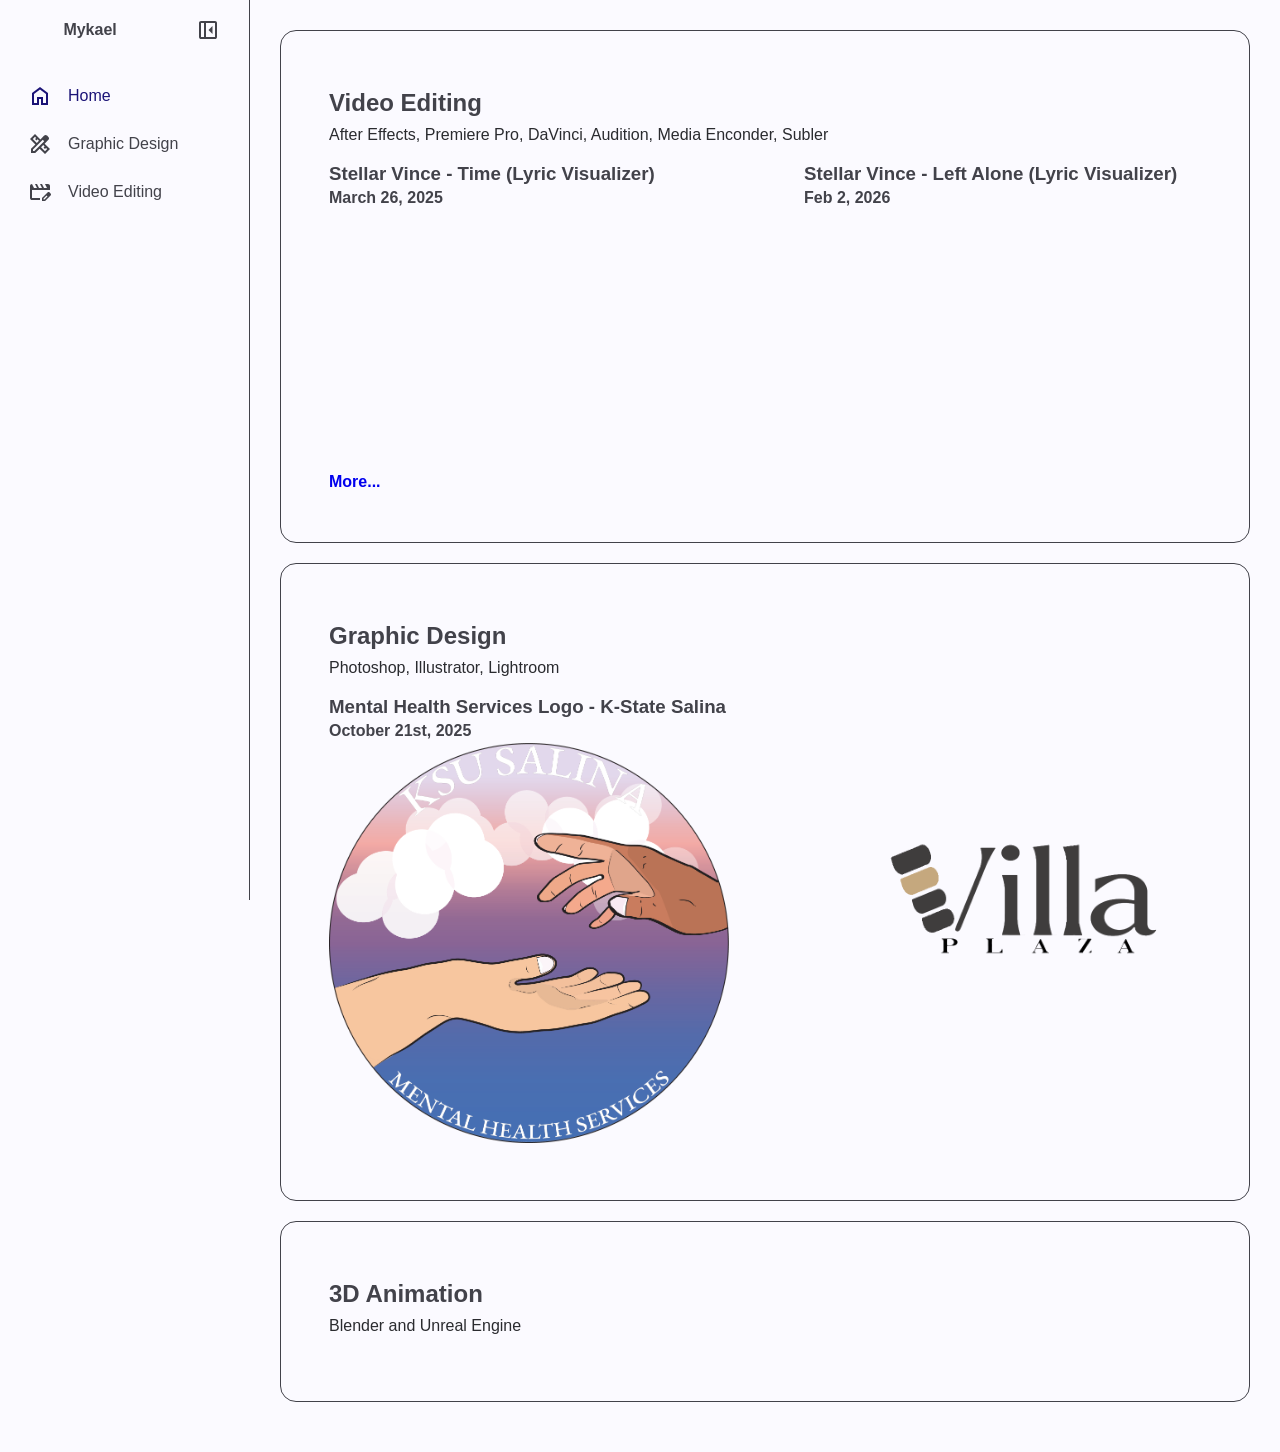
==== index.html @ 51067a8a "more info content" ====
<!DOCTYPE html>
<html lang="en">

<head>
    <meta charset="UTF-8">
    <meta name="viewport" content="width=device-width, initial-scale=1.0">
    <link rel="stylesheet" href="/styles.css">
    <link rel="shortcut icon" href="/MP-favicon.png" type="image/png">
    <script type="text/javascript" src="/app.js" defer></script>
    <script type="text/javascript" src="/active.js" defer></script>
    <link rel="stylesheet"
        href="https://fonts.googleapis.com/css2?family=Material+Symbols+Outlined:opsz,wght,FILL,GRAD@20..48,100..700,0..1,-50..200&icon_names=arrow_back_ios" />
    <title>Mykael - Portfolio</title>
</head>

<body>
    <nav id="sidebar">
        <ul>
            <li class="sidebar-header">
                <span class="logo">Mykael</span>
                <button onclick="toggleSidebar()" id="toggle-btn">
                    <svg xmlns="http://www.w3.org/2000/svg" height="24px" viewBox="0 -960 960 960" width="24px"
                        fill="#e3e3e3">
                        <path
                            d="M660-320v-320L500-480l160 160ZM200-120q-33 0-56.5-23.5T120-200v-560q0-33 23.5-56.5T200-840h560q33 0 56.5 23.5T840-760v560q0 33-23.5 56.5T760-120H200Zm120-80v-560H200v560h120Zm80 0h360v-560H400v560Zm-80 0H200h120Z" />
                    </svg>
                </button>
            </li>
            <li class="active">
                <a href="/index.html" class="nav-link">
                    <svg xmlns="http://www.w3.org/2000/svg" height="24px" viewBox="0 -960 960 960" width="24px"
                        fill="#e3e3e3">
                        <path
                            d="M240-200h120v-240h240v240h120v-360L480-740 240-560v360Zm-80 80v-480l320-240 320 240v480H520v-240h-80v240H160Zm320-350Z" />
                    </svg>
                    <span class="nav-text">Home</span>
                </a>
            </li>
            <li>
                <a href="/graphic-design.html" class="nav-link">
                    <svg xmlns="http://www.w3.org/2000/svg" height="24px" viewBox="0 -960 960 960" width="24px"
                        fill="#e3e3e3">
                        <path
                            d="m352-522 86-87-56-57-44 44-56-56 43-44-45-45-87 87 159 158Zm328 329 87-87-45-45-44 43-56-56 43-44-57-56-86 86 158 159Zm24-567 57 57-57-57ZM290-120H120v-170l175-175L80-680l200-200 216 216 151-152q12-12 27-18t31-6q16 0 31 6t27 18l53 54q12 12 18 27t6 31q0 16-6 30.5T816-647L665-495l215 215L680-80 465-295 290-120Zm-90-80h56l392-391-57-57-391 392v56Zm420-419-29-29 57 57-28-28Z" />
                    </svg>
                    <span class="nav-text">Graphic Design</span>
                </a>
            </li>
            <li>
                <a href="/video-editing.html" class="nav-link">
                    <svg xmlns="http://www.w3.org/2000/svg" height="24px" viewBox="0 -960 960 960" width="24px"
                        fill="#e3e3e3">
                        <path
                            d="M160-240v-320 320Zm0 80q-33 0-56.5-23.5T80-240v-480q0-33 23.5-56.5T160-800l80 160h120l-80-160h80l80 160h120l-80-160h80l80 160h120l-80-160h120q33 0 56.5 23.5T880-720v160H160v320h320v80H160Zm400 40v-123l221-220q9-9 20-13t22-4q12 0 23 4.5t20 13.5l37 37q8 9 12.5 20t4.5 22q0 11-4 22.5T903-340L683-120H560Zm300-263-37-37 37 37ZM620-180h38l121-122-18-19-19-18-122 121v38Zm141-141-19-18 37 37-18-19Z" />
                    </svg>
                    <span class="nav-text">Video Editing</span>
                </a>
            </li>
        </ul>
    </nav>
    <main>
        <!-- video editing showcases-->
        <div class="container">
            <h2>Video Editing</h2>
            <p>After Effects, Premiere Pro, DaVinci, Audition, Media Enconder, Subler</p>
            <div class="box">
                <div class="item1">
                    <h3>Stellar Vince - Time (Lyric Visualizer)</h3>
                    <h4>March 26, 2025</h4>
                    <iframe width="450" height="253" src="https://www.youtube.com/embed/uHXs-Uk-sbA?si=kXRAIIt1V4Ofiy28"
                        encrypted-media; referrerpolicy="strict-origin-when-cross-origin" allowfullscreen
                        frameborder="0"></iframe>
                </div>
                <div class="item2">
                    <h3>Stellar Vince - Left Alone (Lyric Visualizer)</h3>
                    <h4>Feb 2, 2026</h4>
                    <iframe width="450" height="253" src="https://www.youtube.com/embed/5aSFKp0b9I0?si=o6M2f0xIQoFNRV3Y"
                        encrypted-media; referrerpolicy="strict-origin-when-cross-origin" allowfullscreen
                        frameborder="0"></iframe>
                </div>
            </div>
            <h4><a href="/video-editing.html">More...</a></h4>
        </div>
        <!-- graphic design showcases-->
        <div class="container">
            <h2>Graphic Design</h2>
            <p>Photoshop, Illustrator, Lightroom</p>
            <div class="box">
                <div class="item1">
                    <h3>Mental Health Services Logo - K-State Salina</h3>
                    <h4>October 21st, 2025</h4>
                    <img width="400" height="400" src="/MHS logo - Alec Mendoza.png" alt="MHS Logo">
                </div>
                <div class="item2">
                    <h3></h3>
                    <h4></h4>
                    <img width="450" src="/villa-final.png" alt="Villa Plaza logo">
                </div>
            </div>
        </div>
        <!-- 3D animation showcases-->
        <div class="container">
            <h2>3D Animation</h2>
            <p>Blender and Unreal Engine</p>
        </div>
    </main>
</body>

</html>
---- styles.css ----
@import url('https://fonts.googleapis.com/css2?family=Cormorant+Garamond:ital,wght@0,300..700;1,300..700&display=swap');

:root{
    --base-clr: #fbfaff;
    --line-clr: #42424a;
    --hover-clr: #b2ceda;
    --text-clr: #42424a;
    --accent-clr: hsl(245, 73%, 27%);
    --secondary-clr: #2a2b2f;
}

*{
    margin: 0;
    padding: 0;
}
html {
    font-family: 'Gill Sans', 'Gill Sans MT', Calibri, 'Trebuchet MS', sans-serif;
    line-height: 1.5rem;
}

body{
    min-height: 100vh;
    min-height: 100dvh;
    background-color: var(--base-clr);
    color: var(--text-clr);
    display: grid;
    grid-template-columns: auto 1fr;
}

#sidebar{
    box-sizing: border-box;
    height: 100vh;
    width: 250px;
    padding: 5px 1em;
    background-color: var(--base-clr);
    border-right: 1px solid var(--line-clr);

    position: sticky;
    top: 0;
    align-self: start;
    transition: 300ms ease-in-out;
    overflow: hidden;
    text-wrap: nowrap;
}
#sidebar.close{
    padding: 5px;
    width: 60px;
}
#sidebar ul{
    list-style: none;
}
.sidebar-header {
    display: flex;
    justify-content: space-between;
    align-items: center;
    margin-bottom: 16px;
}
.logo {
    font-weight: 600;
    transition: opacity 300ms ease-in-out;
}
#sidebar > ul > li:first-child {
    display: flex;
    justify-content: flex-end;
    margin-bottom: 16px;

    .logo {
        font-weight: 600;
    }
}

#sidebar ul li.active{
    color: var(--accent-clr);

    svg {
        fill: var(--accent-clr);
    }
}
#sidebar.close .logo {
    opacity: 0;
}
#sidebar ul li.active {
    color: var(--accent-clr);
}
#sidebar ul li.active svg {
    fill: var(--accent-clr);
}
#sidebar .logo{
    margin-right: 3.85em;
    border-radius: .5em;
    padding: .25em;
    text-decoration: none;
    color: var(--text-clr);
    display: flex;
    align-items: center;
    gap: 1em;
}

#sidebar svg{
    flex-shrink: 0;
    fill: var(--text-clr);
}
#sidebar a:hover{
    background-color: var(--hover-clr);
}
.nav-link {
    border-radius: .5em;
    padding: .75em;
    text-decoration: none;
    color: inherit;
    display: flex;
    align-items: center;
    gap: 1em;
    transition: background-color 150ms ease;
}
.nav-link:hover {
    background-color: var(--hover-clr);
}
.nav-text {
    transition: opacity 300ms ease-in-out;
}
#sidebar.close .nav-text {
    opacity: 0;
    width: 0;
    overflow: hidden;
}
#toggle-btn{
    padding: 1em;
    border: none;
    border-radius: .5em;
    background: none;
    cursor: pointer;
    display: flex;
    align-items: center;
    justify-content: center;

    svg{
        transition: rotate 150ms ease-in-out;
    }
}
#toggle-btn:hover{
    background-color: var(--hover-clr);
}
.rotate svg:last-child{
    rotate: 180deg;
}
main{
    padding: min(30px, 7%);
}

main p{
    color: var(--secondary-clr);
    margin-top: 5px;
    margin-bottom: 15px;
}

.container{
    border: 1px solid var(--line-clr);
    border-radius: 1em;
    margin-bottom: 20px;
    padding: min(3em, 15%);

    h2,
    p {
        margin-top: .5em;
    }
}
.box {
    width: 950px;
    display: flex;
}
.item1 {
    flex: 1 1 475px;
}
.item2 {
    flex: 1 1 475px;
}
a {
    text-decoration: none;
}
a:hover {
    color:cadetblue;
}
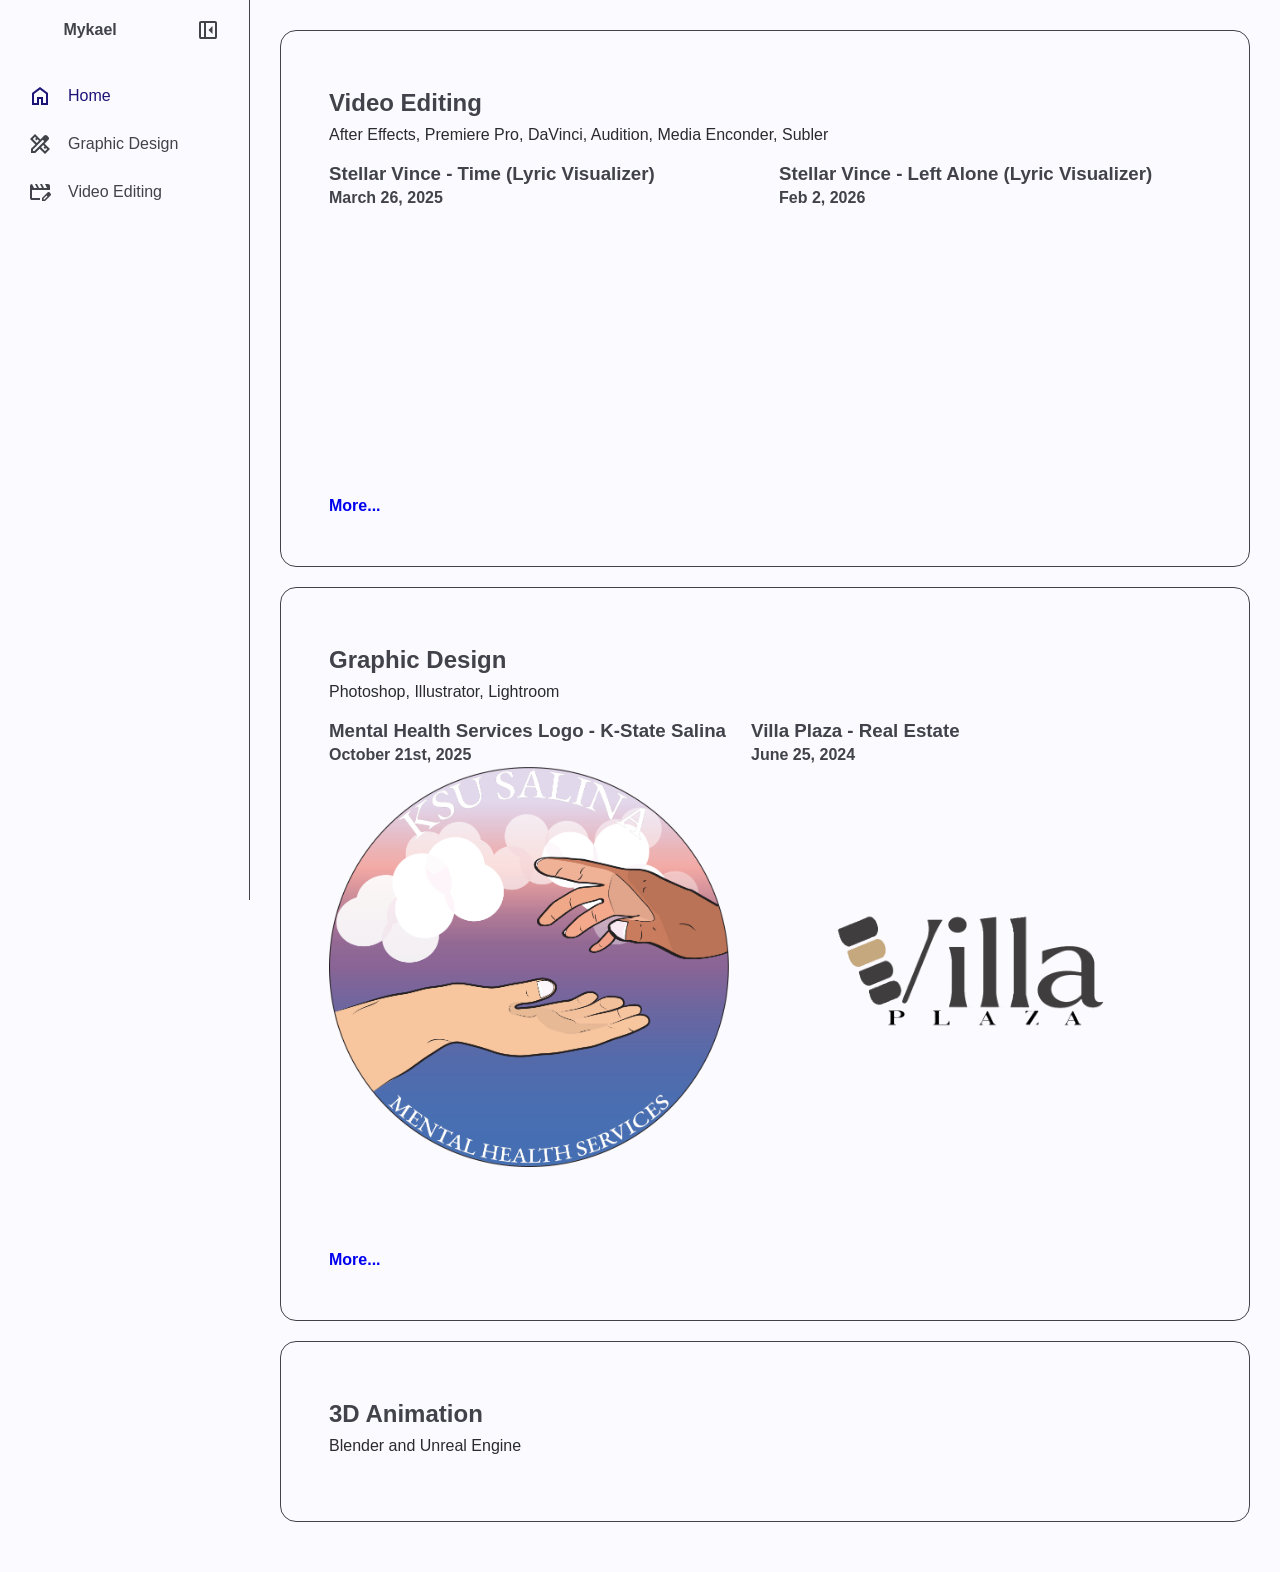
==== commit 86c6d238: "More work inclusions and coment for mail" ====
--- a/index.html
+++ b/index.html
@@ -57,6 +57,28 @@
                 </a>
             </li>
         </ul>
+        <p>
+            <!-- <a href="mailto:mendozaalec7@gmail.com" target="_blank" rel="noopener noreferrer">
+                <svg height="24px" version="1.1" id="_x32_"
+                    xmlns="http://www.w3.org/2000/svg" xmlns:xlink="http://www.w3.org/1999/xlink"
+                    viewBox="-5.12 -5.12 522.24 522.24" xml:space="preserve" fill="#000000">
+                    <g id="SVGRepo_bgCarrier" stroke-width="0"></g>
+                    <g id="SVGRepo_tracerCarrier" stroke-linecap="round" stroke-linejoin="round"></g>
+                    <g id="SVGRepo_iconCarrier">
+                        <style type="text/css">
+                            .st0 {
+                                fill: #05114d;
+                            }
+                        </style>
+                        <g>
+                            <path class="st0"
+                                d="M510.746,110.361c-2.128-10.754-6.926-20.918-13.926-29.463c-1.422-1.794-2.909-3.39-4.535-5.009 c-12.454-12.52-29.778-19.701-47.531-19.701H67.244c-17.951,0-34.834,7-47.539,19.708c-1.608,1.604-3.099,3.216-4.575,5.067 c-6.97,8.509-11.747,18.659-13.824,29.428C0.438,114.62,0,119.002,0,123.435v265.137c0,9.224,1.874,18.206,5.589,26.745 c3.215,7.583,8.093,14.772,14.112,20.788c1.516,1.509,3.022,2.901,4.63,4.258c12.034,9.966,27.272,15.45,42.913,15.45h377.51 c15.742,0,30.965-5.505,42.967-15.56c1.604-1.298,3.091-2.661,4.578-4.148c5.818-5.812,10.442-12.49,13.766-19.854l0.438-1.05 c3.646-8.377,5.497-17.33,5.497-26.628V123.435C512,119.06,511.578,114.649,510.746,110.361z M34.823,99.104 c0.951-1.392,2.165-2.821,3.714-4.382c7.689-7.685,17.886-11.914,28.706-11.914h377.51c10.915,0,21.115,4.236,28.719,11.929 c1.313,1.327,2.567,2.8,3.661,4.272l2.887,3.88l-201.5,175.616c-6.212,5.446-14.21,8.443-22.523,8.443 c-8.231,0-16.222-2.99-22.508-8.436L32.19,102.939L34.823,99.104z M26.755,390.913c-0.109-0.722-0.134-1.524-0.134-2.341V128.925 l156.37,136.411L28.199,400.297L26.755,390.913z M464.899,423.84c-6.052,3.492-13.022,5.344-20.145,5.344H67.244 c-7.127,0-14.094-1.852-20.142-5.344l-6.328-3.668l159.936-139.379l17.528,15.246c10.514,9.128,23.922,14.16,37.761,14.16 c13.89,0,27.32-5.032,37.827-14.16l17.521-15.253L471.228,420.18L464.899,423.84z M485.372,388.572 c0,0.803-0.015,1.597-0.116,2.304l-1.386,9.472L329.012,265.409l156.36-136.418V388.572z">
+                            </path>
+                        </g>
+                    </g>
+                </svg>
+            </a> -->
+        </p>
     </nav>
     <main>
         <!-- video editing showcases-->
@@ -79,6 +101,7 @@
                         frameborder="0"></iframe>
                 </div>
             </div>
+            <br>
             <h4><a href="/video-editing.html">More...</a></h4>
         </div>
         <!-- graphic design showcases-->
@@ -92,11 +115,13 @@
                     <img width="400" height="400" src="/MHS logo - Alec Mendoza.png" alt="MHS Logo">
                 </div>
                 <div class="item2">
-                    <h3></h3>
-                    <h4></h4>
+                    <h3>Villa Plaza - Real Estate</h3>
+                    <h4>June 25, 2024</h4>
                     <img width="450" src="/villa-final.png" alt="Villa Plaza logo">
                 </div>
             </div>
+            <br>
+            <h4><a href="/graphic-design.html">More...</a></h4>
         </div>
         <!-- 3D animation showcases-->
         <div class="container">
--- a/styles.css
+++ b/styles.css
@@ -166,7 +166,7 @@
     }
 }
 .box {
-    width: 950px;
+    width: 950px auto;
     display: flex;
 }
 .item1 {
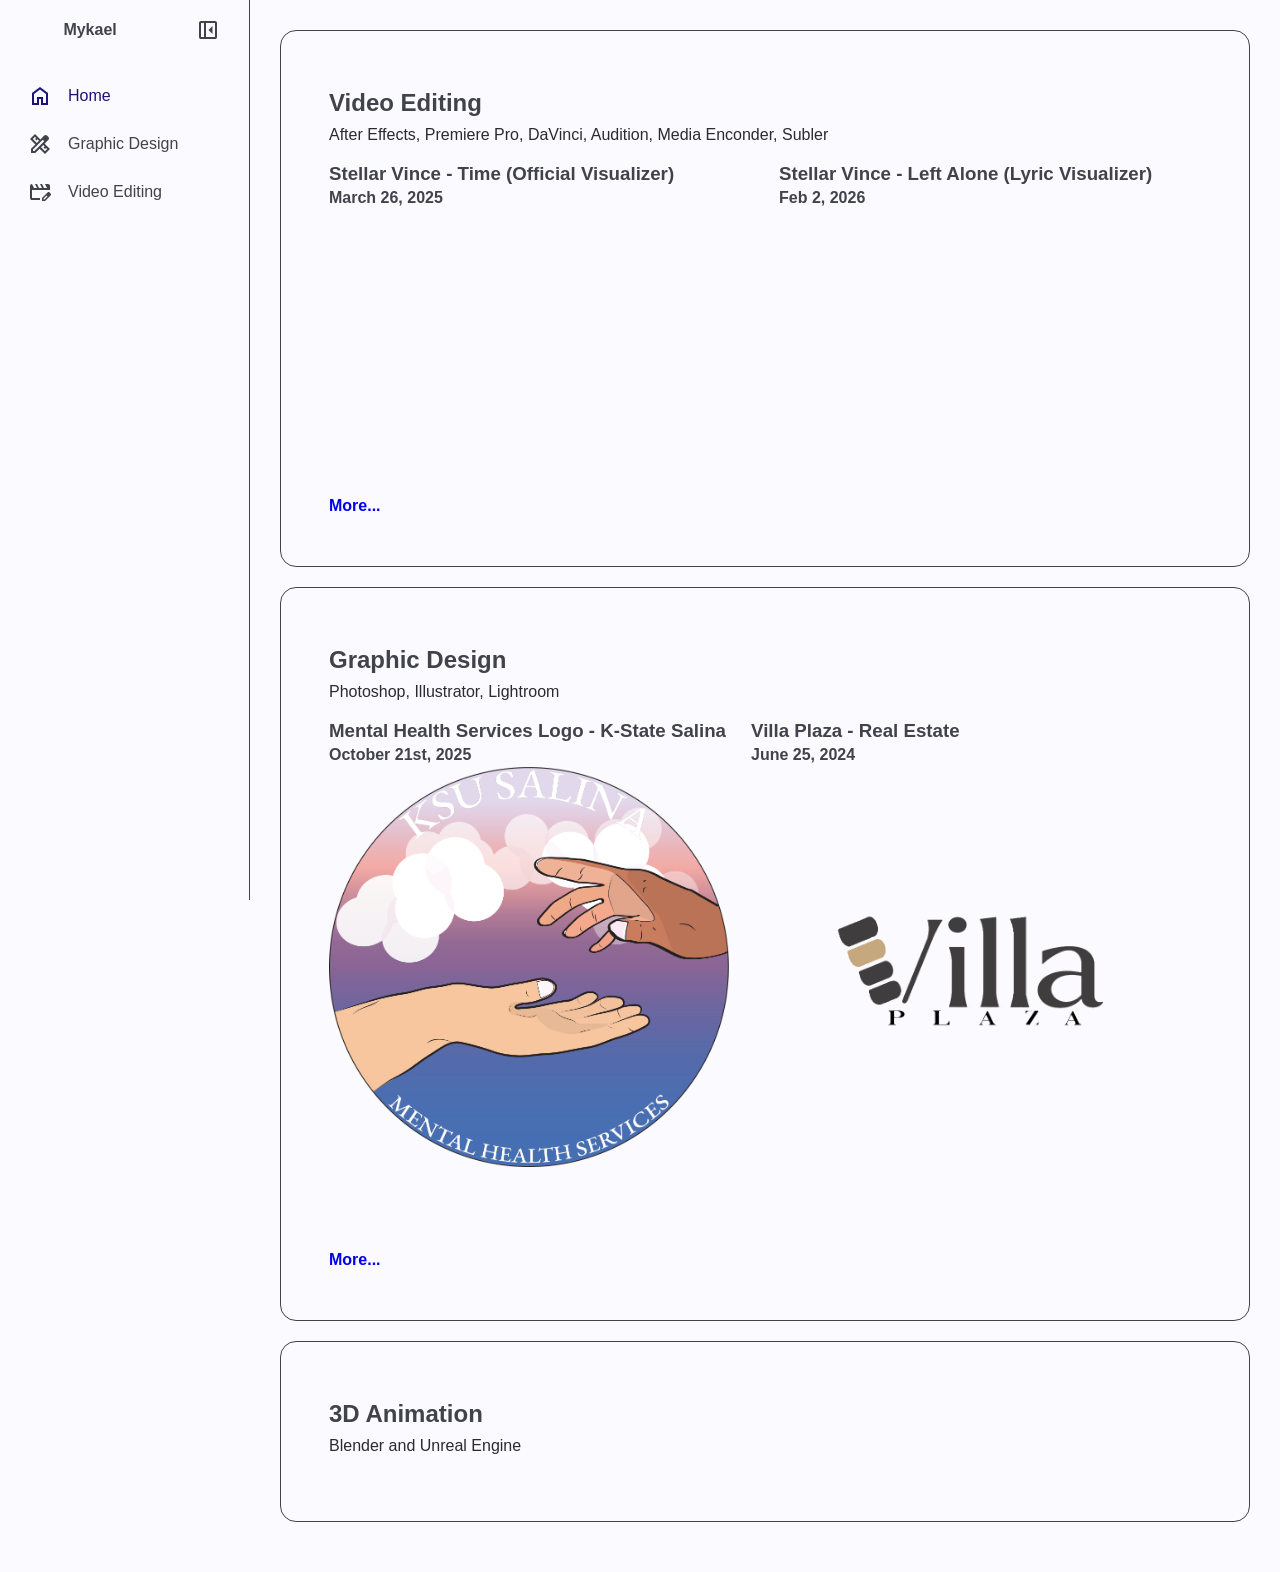
==== commit 3314e03e: "Video editing content" ====
--- a/index.html
+++ b/index.html
@@ -87,16 +87,16 @@
             <p>After Effects, Premiere Pro, DaVinci, Audition, Media Enconder, Subler</p>
             <div class="box">
                 <div class="item1">
-                    <h3>Stellar Vince - Time (Lyric Visualizer)</h3>
+                    <h3>Stellar Vince - Time (Official Visualizer)</h3>
                     <h4>March 26, 2025</h4>
-                    <iframe width="450" height="253" src="https://www.youtube.com/embed/uHXs-Uk-sbA?si=kXRAIIt1V4Ofiy28"
+                    <iframe width="450" height="253" src="https://www.youtube.com/embed/Kwo3r0bFQ_w?si=6s6477dqEXSsEpoP"
                         encrypted-media; referrerpolicy="strict-origin-when-cross-origin" allowfullscreen
                         frameborder="0"></iframe>
                 </div>
                 <div class="item2">
                     <h3>Stellar Vince - Left Alone (Lyric Visualizer)</h3>
                     <h4>Feb 2, 2026</h4>
-                    <iframe width="450" height="253" src="https://www.youtube.com/embed/5aSFKp0b9I0?si=o6M2f0xIQoFNRV3Y"
+                    <iframe width="450" height="253" src="https://www.youtube.com/embed/FBtAvBliSg0?si=VmK73t-xPkjU5fjy"
                         encrypted-media; referrerpolicy="strict-origin-when-cross-origin" allowfullscreen
                         frameborder="0"></iframe>
                 </div>
--- a/styles.css
+++ b/styles.css
@@ -1,24 +1,25 @@
 @import url('https://fonts.googleapis.com/css2?family=Cormorant+Garamond:ital,wght@0,300..700;1,300..700&display=swap');
 
-:root{
+:root {
     --base-clr: #fbfaff;
     --line-clr: #42424a;
-    --hover-clr: #b2ceda;
+    --hover-clr: #daeaf2;
     --text-clr: #42424a;
     --accent-clr: hsl(245, 73%, 27%);
     --secondary-clr: #2a2b2f;
 }
 
-*{
+* {
     margin: 0;
     padding: 0;
 }
+
 html {
     font-family: 'Gill Sans', 'Gill Sans MT', Calibri, 'Trebuchet MS', sans-serif;
     line-height: 1.5rem;
 }
 
-body{
+body {
     min-height: 100vh;
     min-height: 100dvh;
     background-color: var(--base-clr);
@@ -27,7 +28,7 @@
     grid-template-columns: auto 1fr;
 }
 
-#sidebar{
+#sidebar {
     box-sizing: border-box;
     height: 100vh;
     width: 250px;
@@ -42,24 +43,29 @@
     overflow: hidden;
     text-wrap: nowrap;
 }
-#sidebar.close{
+
+#sidebar.close {
     padding: 5px;
     width: 60px;
 }
-#sidebar ul{
+
+#sidebar ul {
     list-style: none;
 }
+
 .sidebar-header {
     display: flex;
     justify-content: space-between;
     align-items: center;
     margin-bottom: 16px;
 }
+
 .logo {
     font-weight: 600;
     transition: opacity 300ms ease-in-out;
 }
-#sidebar > ul > li:first-child {
+
+#sidebar>ul>li:first-child {
     display: flex;
     justify-content: flex-end;
     margin-bottom: 16px;
@@ -69,23 +75,27 @@
     }
 }
 
-#sidebar ul li.active{
+#sidebar ul li.active {
     color: var(--accent-clr);
 
     svg {
         fill: var(--accent-clr);
     }
 }
+
 #sidebar.close .logo {
     opacity: 0;
 }
+
 #sidebar ul li.active {
     color: var(--accent-clr);
 }
+
 #sidebar ul li.active svg {
     fill: var(--accent-clr);
 }
-#sidebar .logo{
+
+#sidebar .logo {
     margin-right: 3.85em;
     border-radius: .5em;
     padding: .25em;
@@ -96,13 +106,15 @@
     gap: 1em;
 }
 
-#sidebar svg{
+#sidebar svg {
     flex-shrink: 0;
     fill: var(--text-clr);
 }
-#sidebar a:hover{
+
+#sidebar a:hover {
     background-color: var(--hover-clr);
 }
+
 .nav-link {
     border-radius: .5em;
     padding: .75em;
@@ -113,18 +125,22 @@
     gap: 1em;
     transition: background-color 150ms ease;
 }
+
 .nav-link:hover {
     background-color: var(--hover-clr);
 }
+
 .nav-text {
     transition: opacity 300ms ease-in-out;
 }
+
 #sidebar.close .nav-text {
     opacity: 0;
     width: 0;
     overflow: hidden;
 }
-#toggle-btn{
+
+#toggle-btn {
     padding: 1em;
     border: none;
     border-radius: .5em;
@@ -134,27 +150,30 @@
     align-items: center;
     justify-content: center;
 
-    svg{
+    svg {
         transition: rotate 150ms ease-in-out;
     }
 }
-#toggle-btn:hover{
+
+#toggle-btn:hover {
     background-color: var(--hover-clr);
 }
-.rotate svg:last-child{
+
+.rotate svg:last-child {
     rotate: 180deg;
 }
-main{
+
+main {
     padding: min(30px, 7%);
 }
 
-main p{
+main p {
     color: var(--secondary-clr);
     margin-top: 5px;
     margin-bottom: 15px;
 }
 
-.container{
+.container {
     border: 1px solid var(--line-clr);
     border-radius: 1em;
     margin-bottom: 20px;
@@ -165,19 +184,28 @@
         margin-top: .5em;
     }
 }
+
+.video {
+    margin: 1em 0;
+}
+
 .box {
     width: 950px auto;
     display: flex;
 }
+
 .item1 {
     flex: 1 1 475px;
 }
+
 .item2 {
     flex: 1 1 475px;
 }
+
 a {
     text-decoration: none;
 }
+
 a:hover {
-    color:cadetblue;
+    color: cadetblue;
 }
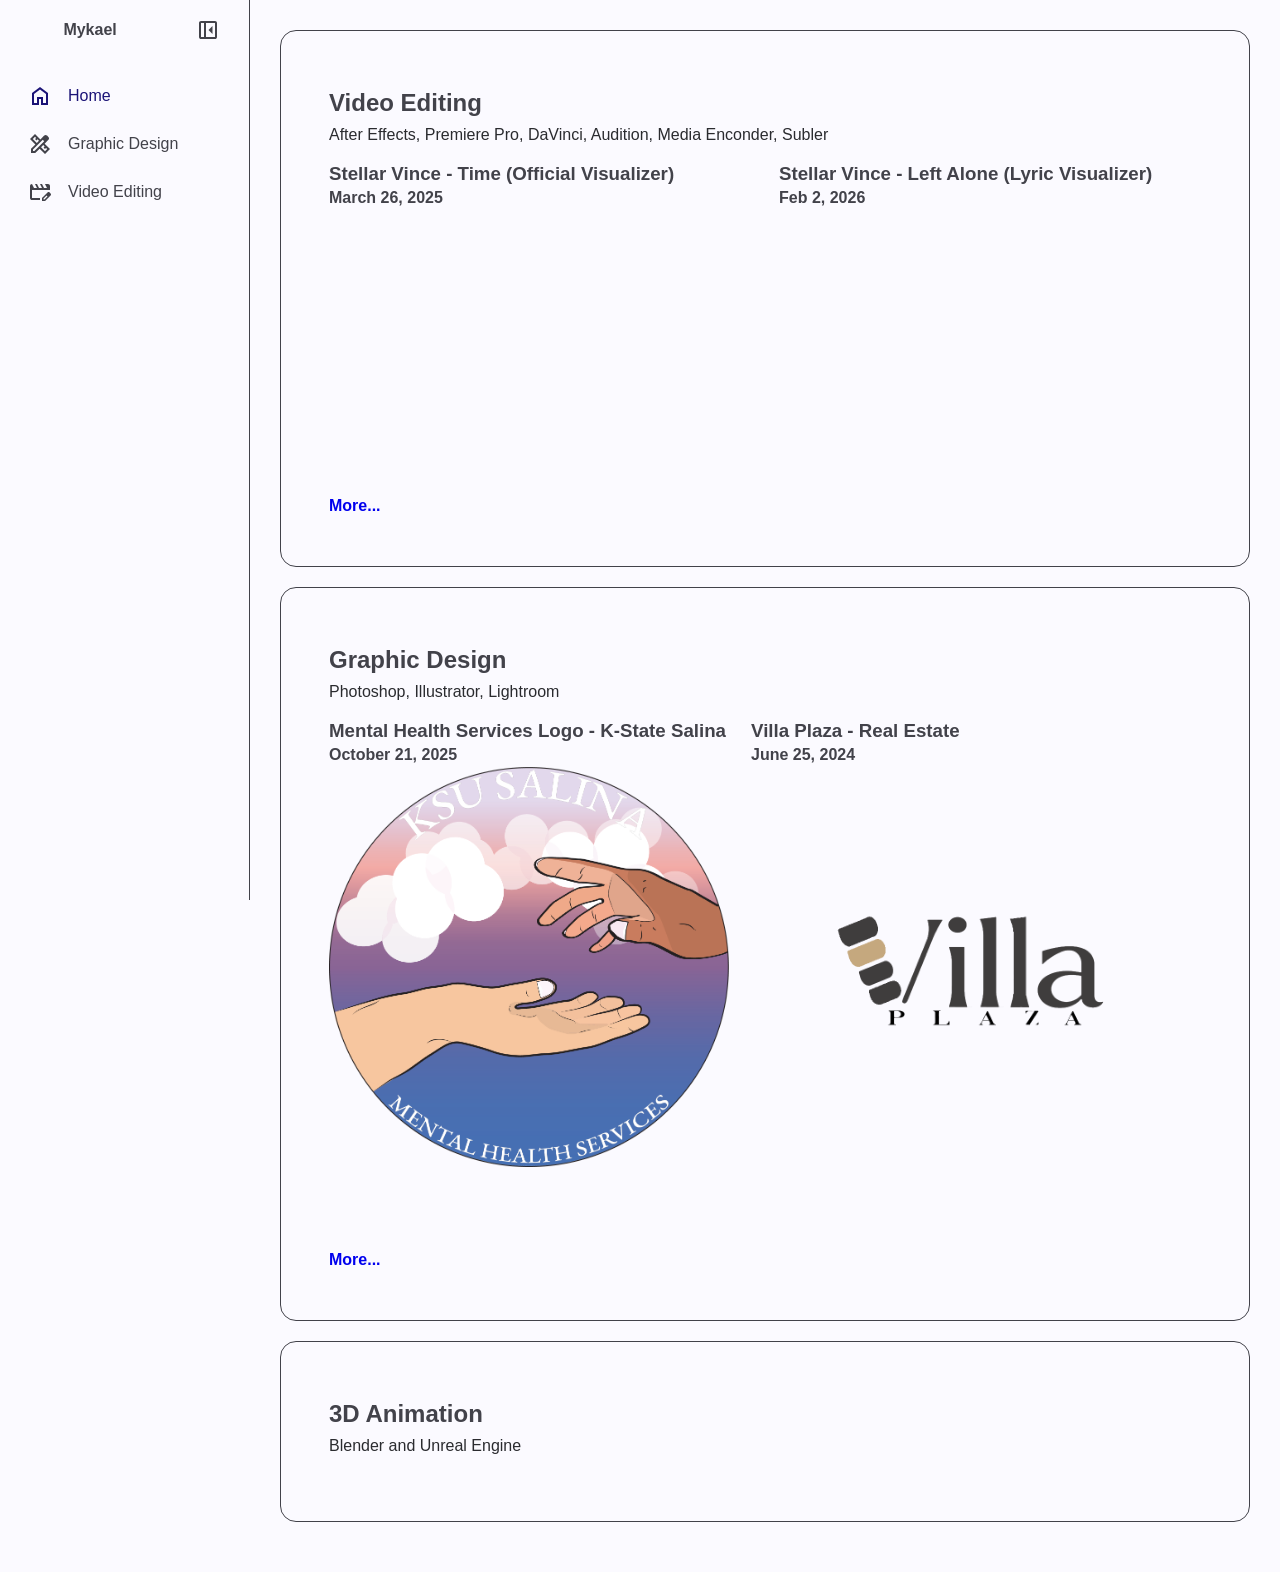
==== commit 4a20286d: "Fix typos within txt and renamed classes to single showcased work" ====
--- a/index.html
+++ b/index.html
@@ -111,7 +111,7 @@
             <div class="box">
                 <div class="item1">
                     <h3>Mental Health Services Logo - K-State Salina</h3>
-                    <h4>October 21st, 2025</h4>
+                    <h4>October 21, 2025</h4>
                     <img width="400" height="400" src="/MHS logo - Alec Mendoza.png" alt="MHS Logo">
                 </div>
                 <div class="item2">
--- a/styles.css
+++ b/styles.css
@@ -185,7 +185,10 @@
     }
 }
 
-.video {
+.show {
+    display: flex;
+    align-items: center;
+    justify-content: center;
     margin: 1em 0;
 }
 
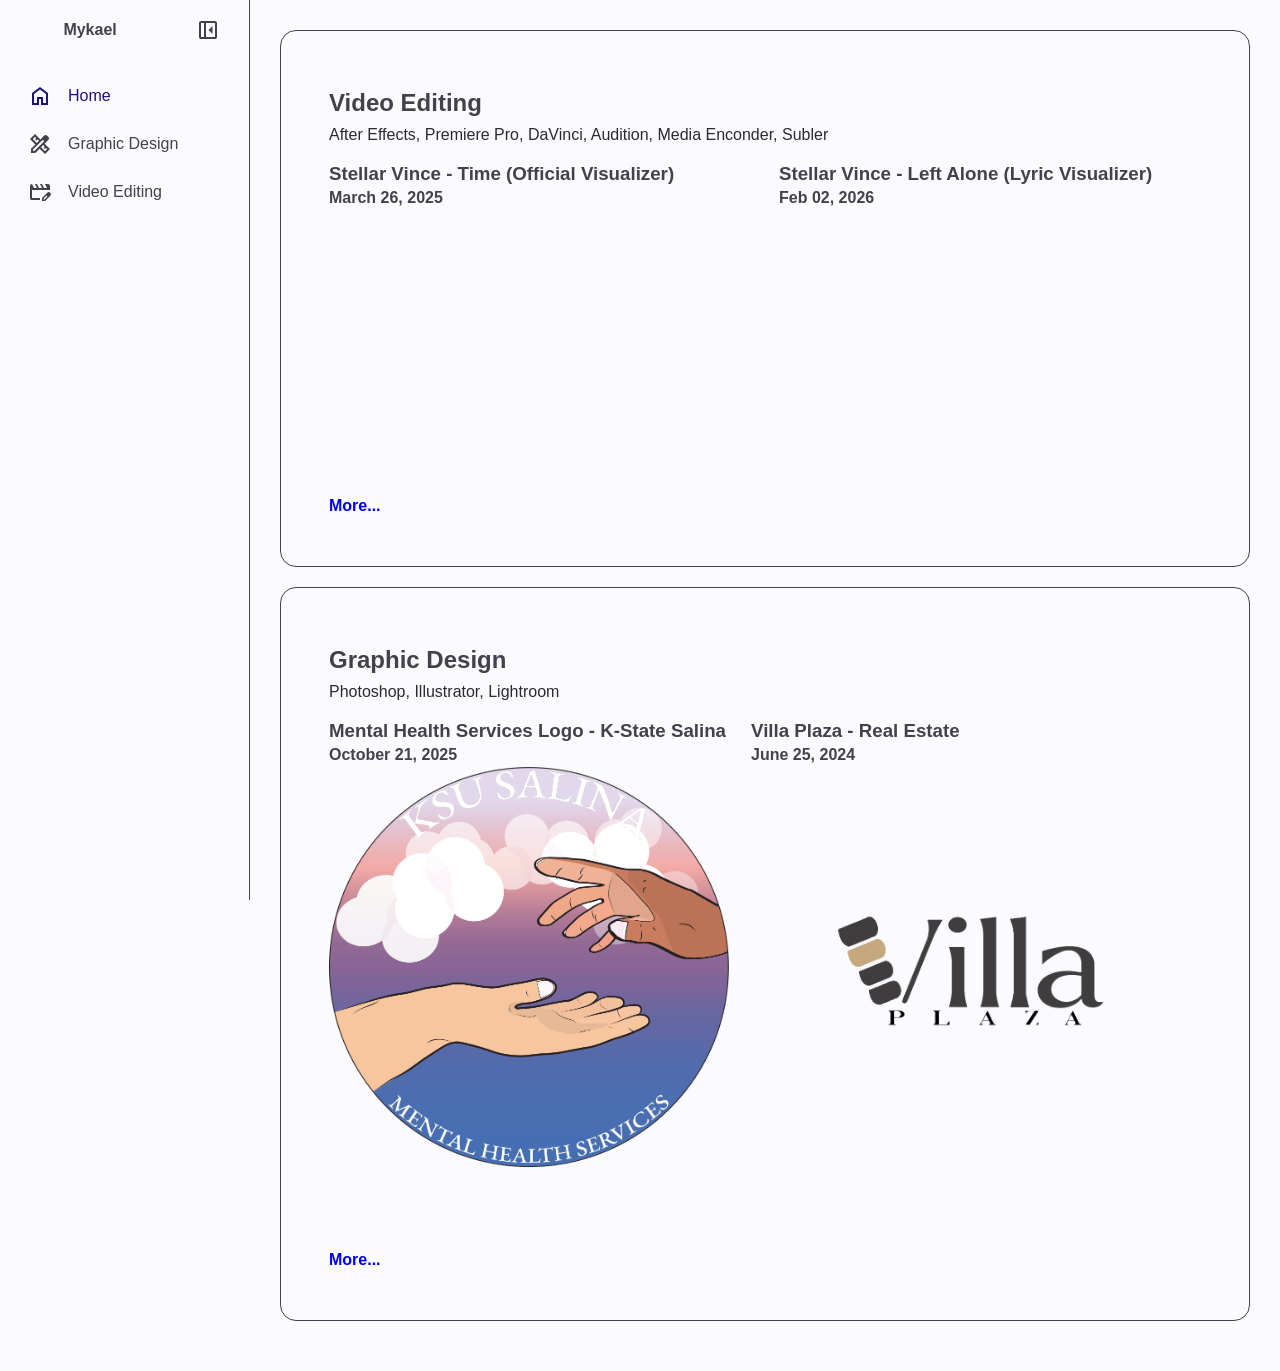
==== commit 07b9b927: "Content changes all around" ====
--- a/index.html
+++ b/index.html
@@ -95,7 +95,7 @@
                 </div>
                 <div class="item2">
                     <h3>Stellar Vince - Left Alone (Lyric Visualizer)</h3>
-                    <h4>Feb 2, 2026</h4>
+                    <h4>Feb 02, 2026</h4>
                     <iframe width="450" height="253" src="https://www.youtube.com/embed/FBtAvBliSg0?si=VmK73t-xPkjU5fjy"
                         encrypted-media; referrerpolicy="strict-origin-when-cross-origin" allowfullscreen
                         frameborder="0"></iframe>
@@ -124,10 +124,6 @@
             <h4><a href="/graphic-design.html">More...</a></h4>
         </div>
         <!-- 3D animation showcases-->
-        <div class="container">
-            <h2>3D Animation</h2>
-            <p>Blender and Unreal Engine</p>
-        </div>
     </main>
 </body>
 
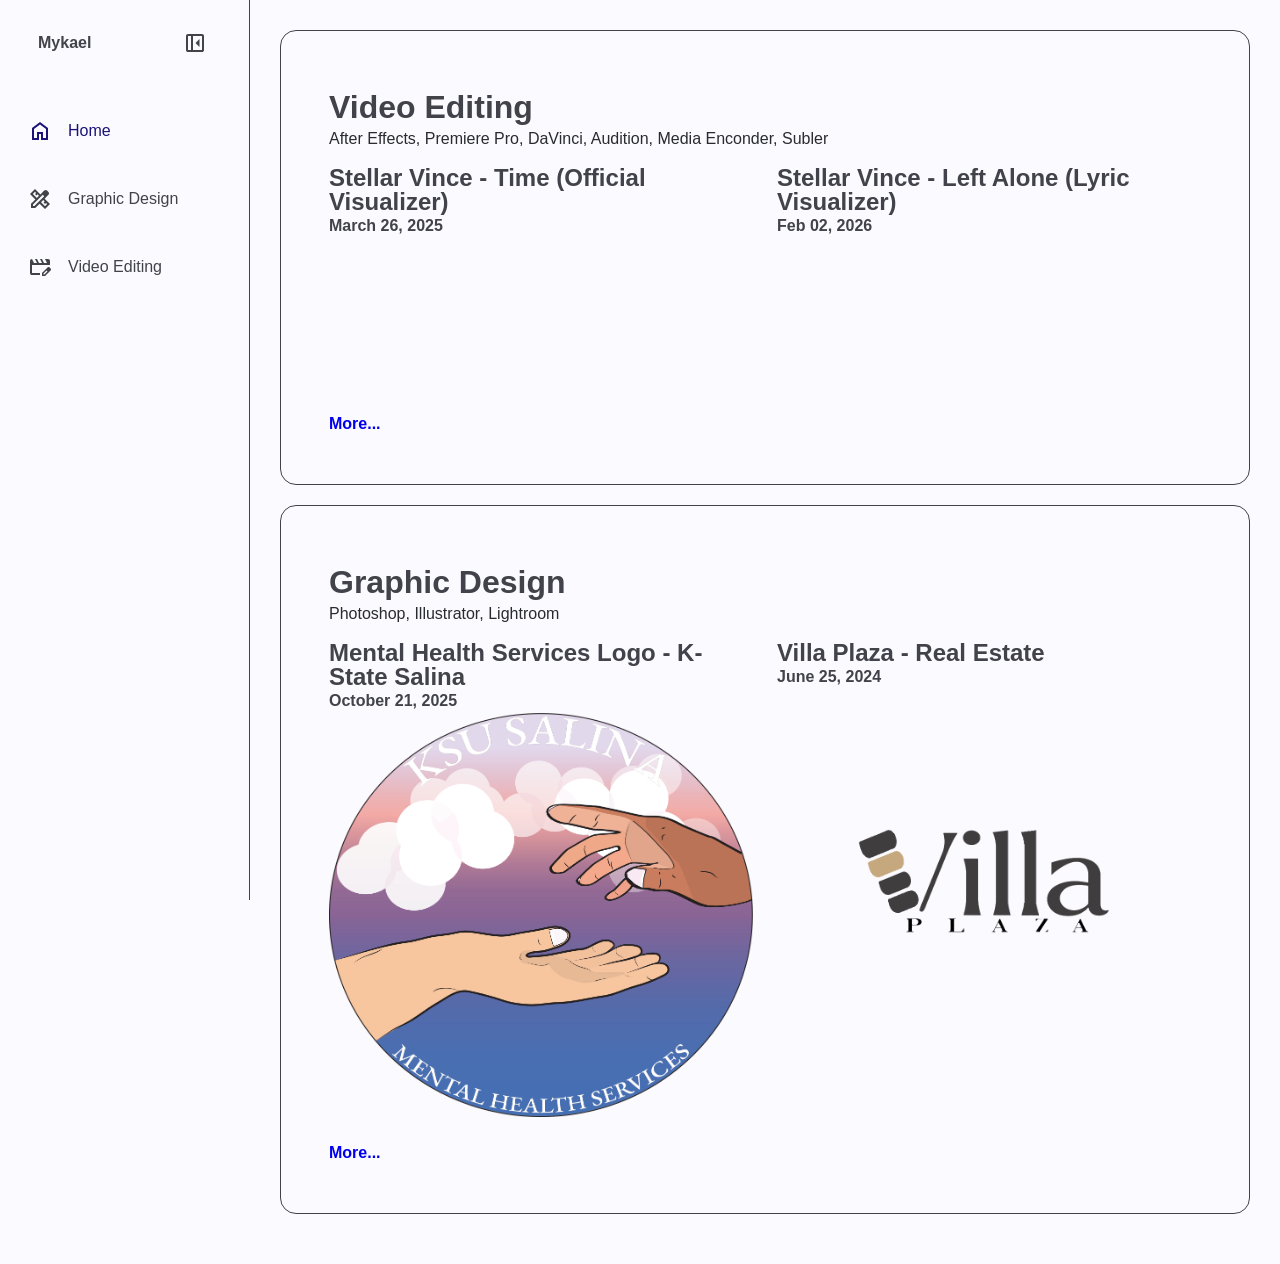
==== commit 25b05810: "Changes for different media layouts and no js" ====
--- a/index.html
+++ b/index.html
@@ -6,8 +6,6 @@
     <meta name="viewport" content="width=device-width, initial-scale=1.0">
     <link rel="stylesheet" href="/styles.css">
     <link rel="shortcut icon" href="/MP-favicon.png" type="image/png">
-    <script type="text/javascript" src="/app.js" defer></script>
-    <script type="text/javascript" src="/active.js" defer></script>
     <link rel="stylesheet"
         href="https://fonts.googleapis.com/css2?family=Material+Symbols+Outlined:opsz,wght,FILL,GRAD@20..48,100..700,0..1,-50..200&icon_names=arrow_back_ios" />
     <title>Mykael - Portfolio</title>
@@ -18,13 +16,14 @@
         <ul>
             <li class="sidebar-header">
                 <span class="logo">Mykael</span>
-                <button onclick="toggleSidebar()" id="toggle-btn">
+                <input type="checkbox" id="sidebar-toggle" hidden>
+                <label for="sidebar-toggle" id="toggle-btn" aria-label="Toggle sidebar">
                     <svg xmlns="http://www.w3.org/2000/svg" height="24px" viewBox="0 -960 960 960" width="24px"
                         fill="#e3e3e3">
                         <path
                             d="M660-320v-320L500-480l160 160ZM200-120q-33 0-56.5-23.5T120-200v-560q0-33 23.5-56.5T200-840h560q33 0 56.5 23.5T840-760v560q0 33-23.5 56.5T760-120H200Zm120-80v-560H200v560h120Zm80 0h360v-560H400v560Zm-80 0H200h120Z" />
                     </svg>
-                </button>
+                </label>
             </li>
             <li class="active">
                 <a href="/index.html" class="nav-link">
@@ -89,14 +88,14 @@
                 <div class="item1">
                     <h3>Stellar Vince - Time (Official Visualizer)</h3>
                     <h4>March 26, 2025</h4>
-                    <iframe width="450" height="253" src="https://www.youtube.com/embed/Kwo3r0bFQ_w?si=6s6477dqEXSsEpoP"
+                    <iframe src="https://www.youtube.com/embed/Kwo3r0bFQ_w?si=6s6477dqEXSsEpoP"
                         encrypted-media; referrerpolicy="strict-origin-when-cross-origin" allowfullscreen
                         frameborder="0"></iframe>
                 </div>
                 <div class="item2">
                     <h3>Stellar Vince - Left Alone (Lyric Visualizer)</h3>
                     <h4>Feb 02, 2026</h4>
-                    <iframe width="450" height="253" src="https://www.youtube.com/embed/FBtAvBliSg0?si=VmK73t-xPkjU5fjy"
+                    <iframe src="https://www.youtube.com/embed/FBtAvBliSg0?si=VmK73t-xPkjU5fjy"
                         encrypted-media; referrerpolicy="strict-origin-when-cross-origin" allowfullscreen
                         frameborder="0"></iframe>
                 </div>
@@ -112,12 +111,12 @@
                 <div class="item1">
                     <h3>Mental Health Services Logo - K-State Salina</h3>
                     <h4>October 21, 2025</h4>
-                    <img width="400" height="400" src="/MHS logo - Alec Mendoza.png" alt="MHS Logo">
+                    <img src="/MHS logo - Alec Mendoza.png" alt="MHS Logo">
                 </div>
                 <div class="item2">
                     <h3>Villa Plaza - Real Estate</h3>
                     <h4>June 25, 2024</h4>
-                    <img width="450" src="/villa-final.png" alt="Villa Plaza logo">
+                    <img src="/villa-final.png" alt="Villa Plaza logo">
                 </div>
             </div>
             <br>
--- a/styles.css
+++ b/styles.css
@@ -19,6 +19,18 @@
     line-height: 1.5rem;
 }
 
+h1 {
+    font-size: clamp(1.5rem, 4vw, 2.5rem);
+}
+
+h2 {
+    font-size: clamp(1.25rem, 3vw, 2rem);
+}
+
+h3 {
+    font-size: clamp(1.1rem, 2.5vw, 1.5rem);
+}
+
 body {
     min-height: 100vh;
     min-height: 100dvh;
@@ -26,6 +38,7 @@
     color: var(--text-clr);
     display: grid;
     grid-template-columns: auto 1fr;
+    overflow-x: hidden;
 }
 
 #sidebar {
@@ -44,9 +57,20 @@
     text-wrap: nowrap;
 }
 
-#sidebar.close {
+body:has(#sidebar-toggle:checked) #sidebar {
     padding: 5px;
     width: 60px;
+}
+
+body:has(#sidebar-toggle:checked) #sidebar .logo,
+body:has(#sidebar-toggle:checked) #sidebar .nav-text {
+    opacity: 0;
+    width: 0;
+    overflow: hidden;
+}
+
+body:has(#sidebar-toggle:checked) #toggle-btn svg {
+    rotate: 180deg;
 }
 
 #sidebar ul {
@@ -81,10 +105,6 @@
     svg {
         fill: var(--accent-clr);
     }
-}
-
-#sidebar.close .logo {
-    opacity: 0;
 }
 
 #sidebar ul li.active {
@@ -115,6 +135,13 @@
     background-color: var(--hover-clr);
 }
 
+.nav-link,
+#toggle-btn,
+a {
+    min-height: 44px;
+    min-width: 44px;
+}
+
 .nav-link {
     border-radius: .5em;
     padding: .75em;
@@ -132,12 +159,6 @@
 
 .nav-text {
     transition: opacity 300ms ease-in-out;
-}
-
-#sidebar.close .nav-text {
-    opacity: 0;
-    width: 0;
-    overflow: hidden;
 }
 
 #toggle-btn {
@@ -192,17 +213,31 @@
     margin: 1em 0;
 }
 
+.video-wrapper {
+    position: relative;
+    width: 100%;
+    max-width: 854px;
+    aspect-ratio: 16 / 9;
+}
+
+.video-wrapper iframe {
+    position: absolute;
+    inset: 0;
+    width: 100%;
+    height: 100%;
+}
+
 .box {
-    width: 950px auto;
-    display: flex;
-}
-
-.item1 {
-    flex: 1 1 475px;
-}
-
+    display: flex;
+    flex-wrap: wrap;
+    gap: 1.5em;
+}
+
+.item1,
 .item2 {
-    flex: 1 1 475px;
+    flex: 1 1 300px;
+    min-width: 0;
+    /* prevents overflow in flex children */
 }
 
 a {
@@ -211,4 +246,74 @@
 
 a:hover {
     color: cadetblue;
+}
+
+img {
+    object-fit: contain;
+    max-width: 100%;
+    height: auto;
+}
+
+img,
+iframe,
+video {
+    max-width: 100%;
+    height: auto;
+    display: block;
+}
+
+.show iframe {
+    width: 100%;
+    aspect-ratio: 16 / 9;
+    height: auto;
+}
+
+/* Media */
+@media (max-width: 900px) {
+    body {
+        grid-template-columns: 1fr;
+        grid-template-rows: auto 1fr;
+    }
+
+    #sidebar {
+        width: 100%;
+        height: auto;
+        position: sticky;
+        top: 0;
+        z-index: 1000;
+        border-right: none;
+        border-bottom: 1px solid var(--line-clr);
+        padding: 0.5em 1em;
+    }
+
+    .sidebar-header {
+        display: flex;
+        justify-content: space-between;
+        align-items: center;
+        margin-bottom: 0;
+    }
+
+    /* Hide nav links by default on mobile */
+    #sidebar ul li:not(.sidebar-header) {
+        display: none;
+    }
+
+    /* Show them when the toggle is checked */
+    body:has(#sidebar-toggle:checked) #sidebar ul li:not(.sidebar-header),
+    #sidebar-toggle:checked~#sidebar ul li:not(.sidebar-header) {
+        display: block;
+    }
+
+    /* Stack them vertically in the dropdown */
+    #sidebar ul {
+        flex-direction: column;
+        align-items: stretch;
+    }
+}
+
+@media (prefers-reduced-motion: reduce) {
+    * {
+        transition: none !important;
+        animation: none !important;
+    }
 }
